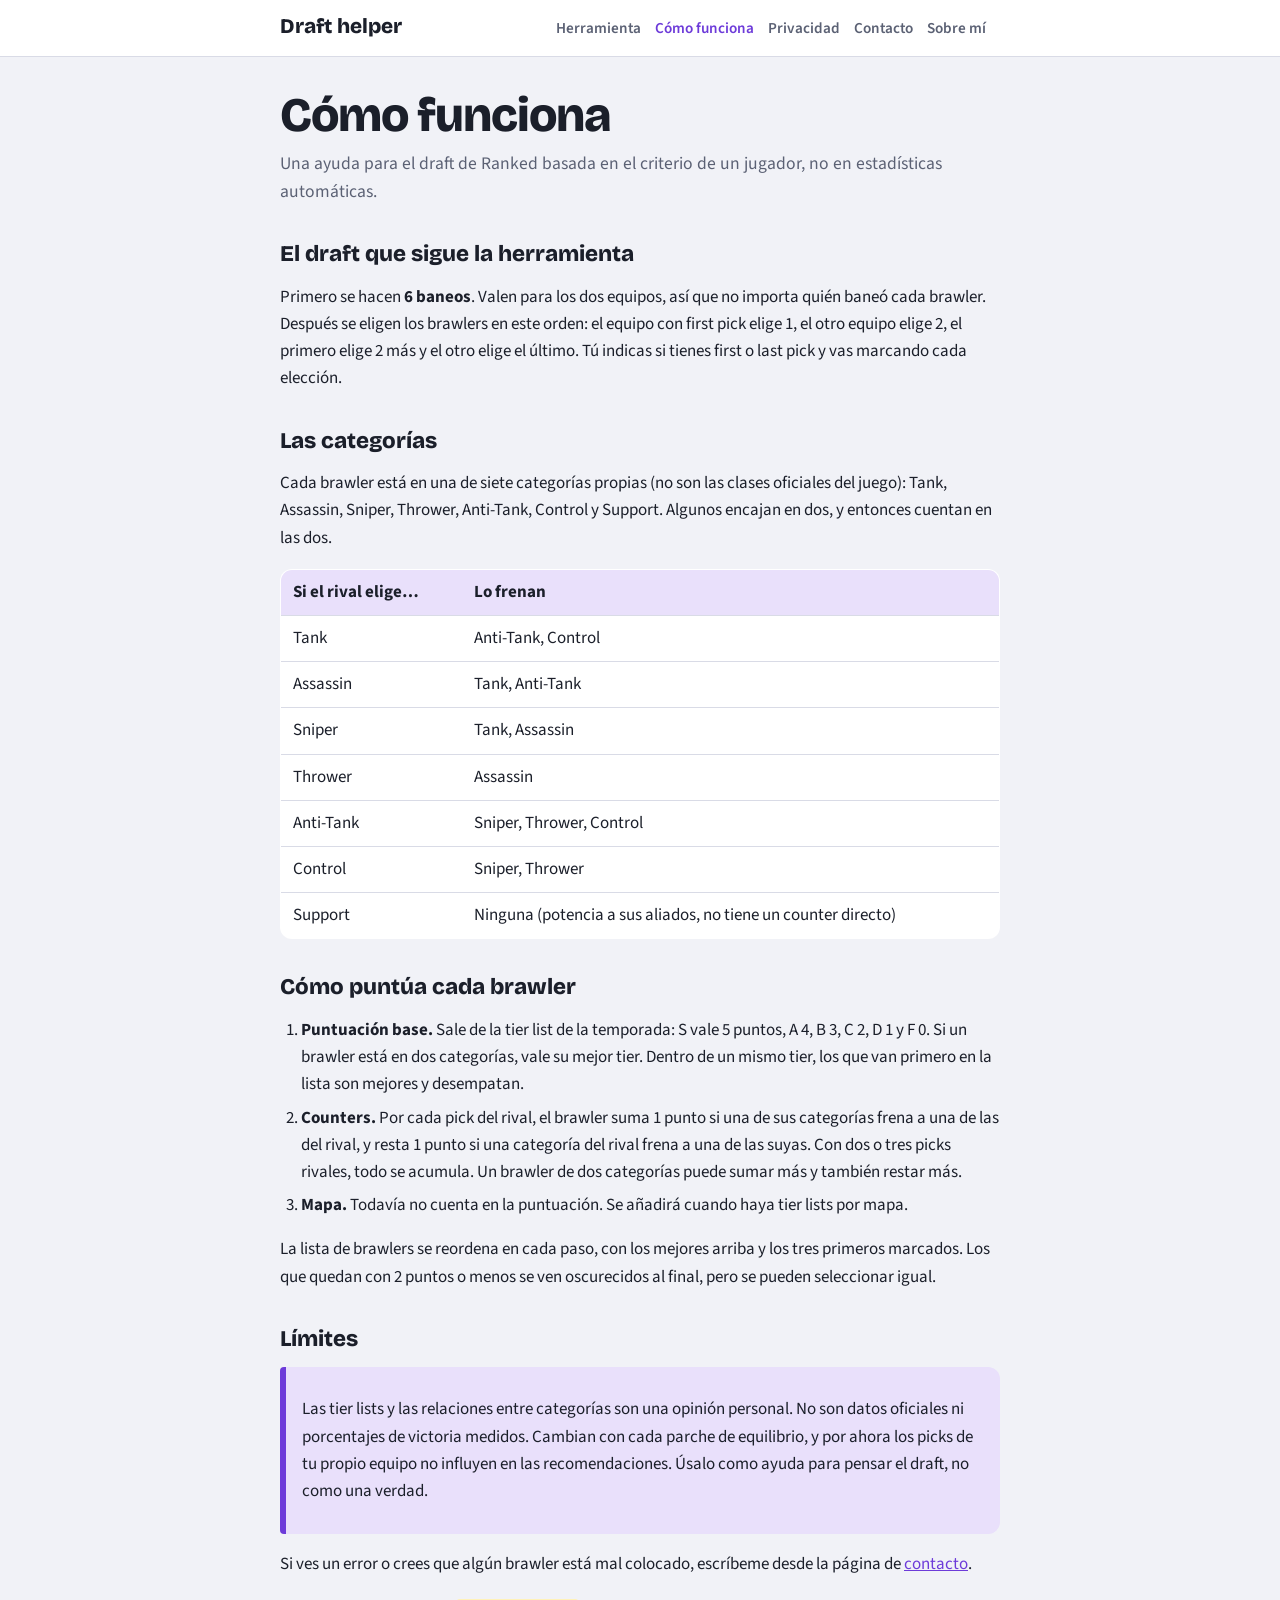
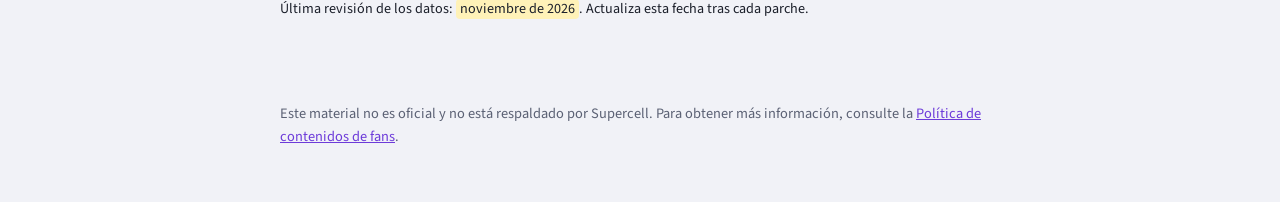
==== como-funciona.html @ 5ea56e12 "Add files via upload" ====
<!DOCTYPE html>
<html lang="es">
<head>
<meta charset="utf-8">
<meta name="viewport" content="width=device-width, initial-scale=1, viewport-fit=cover">
<title>Cómo funciona · Draft helper</title>
<meta name="description" content="Cómo puntúa la herramienta cada brawler en el draft de Ranked de Brawl Stars: categorías, tiers y counters.">
<link rel="stylesheet" href="https://fonts.googleapis.com/css2?family=Bricolage+Grotesque:wght@600;800&family=Source+Sans+3:wght@400;600&display=swap">
<link rel="stylesheet" href="estilos.css">
</head>
<body>
<header class="top"><div class="in"><a class="brand" href="index.html">Draft helper</a><nav><a href="index.html">Herramienta</a><a href="como-funciona.html" aria-current="page">Cómo funciona</a><a href="privacidad.html">Privacidad</a><a href="contacto.html">Contacto</a><a href="sobre-mi.html">Sobre mí</a></nav></div></header>
<main>

<h1>Cómo funciona</h1>
<p class="lead">Una ayuda para el draft de Ranked basada en el criterio de un jugador, no en estadísticas automáticas.</p>

<h2>El draft que sigue la herramienta</h2>
<p>Primero se hacen <strong>6 baneos</strong>. Valen para los dos equipos, así que no importa quién baneó cada brawler. Después se eligen los brawlers en este orden: el equipo con first pick elige 1, el otro equipo elige 2, el primero elige 2 más y el otro elige el último. Tú indicas si tienes first o last pick y vas marcando cada elección.</p>

<h2>Las categorías</h2>
<p>Cada brawler está en una de siete categorías propias (no son las clases oficiales del juego): Tank, Assassin, Sniper, Thrower, Anti-Tank, Control y Support. Algunos encajan en dos, y entonces cuentan en las dos.</p>
<div class="wrap"><table>
<tr><th>Si el rival elige…</th><th>Lo frenan</th></tr>
<tr><td>Tank</td><td>Anti-Tank, Control</td></tr>
<tr><td>Assassin</td><td>Tank, Anti-Tank</td></tr>
<tr><td>Sniper</td><td>Tank, Assassin</td></tr>
<tr><td>Thrower</td><td>Assassin</td></tr>
<tr><td>Anti-Tank</td><td>Sniper, Thrower, Control</td></tr>
<tr><td>Control</td><td>Sniper, Thrower</td></tr>
<tr><td>Support</td><td>Ninguna (potencia a sus aliados, no tiene un counter directo)</td></tr>
</table></div>

<h2>Cómo puntúa cada brawler</h2>
<ol>
<li><strong>Puntuación base.</strong> Sale de la tier list de la temporada: S vale 5 puntos, A 4, B 3, C 2, D 1 y F 0. Si un brawler está en dos categorías, vale su mejor tier. Dentro de un mismo tier, los que van primero en la lista son mejores y desempatan.</li>
<li><strong>Counters.</strong> Por cada pick del rival, el brawler suma 1 punto si una de sus categorías frena a una de las del rival, y resta 1 punto si una categoría del rival frena a una de las suyas. Con dos o tres picks rivales, todo se acumula. Un brawler de dos categorías puede sumar más y también restar más.</li>
<li><strong>Mapa.</strong> Todavía no cuenta en la puntuación. Se añadirá cuando haya tier lists por mapa.</li>
</ol>
<p>La lista de brawlers se reordena en cada paso, con los mejores arriba y los tres primeros marcados. Los que quedan con 2 puntos o menos se ven oscurecidos al final, pero se pueden seleccionar igual.</p>

<h2>Límites</h2>
<div class="box">
<p>Las tier lists y las relaciones entre categorías son una opinión personal. No son datos oficiales ni porcentajes de victoria medidos. Cambian con cada parche de equilibrio, y por ahora los picks de tu propio equipo no influyen en las recomendaciones. Úsalo como ayuda para pensar el draft, no como una verdad.</p>
</div>
<p>Si ves un error o crees que algún brawler está mal colocado, escríbeme desde la página de <a href="contacto.html">contacto</a>.</p>
<p><small>Última revisión de los datos: <mark class="pend">noviembre de 2026</mark>. Actualiza esta fecha tras cada parche.</small></p>

</main>
<footer>
<p>Este material no es oficial y no está respaldado por Supercell. Para obtener más información, consulte la <a href="http://supercell.com/en/fan-content-policy/es/" target="_blank" rel="noopener">Política de contenidos de fans</a>.</p>
</footer>
</body>
</html>
---- estilos.css ----
/* Estilos compartidos de las páginas de texto */
:root{--bg:#f1f2f7;--surface:#fff;--ink:#1b1f2a;--muted:#5b6174;--line:#d9dbe6;--gem:#6d3bd9;--gem-soft:#e9e0fb;--pend:#fff2b8;
box-sizing:border-box;padding-top:env(safe-area-inset-top,0px);padding-bottom:env(safe-area-inset-bottom,0px)}
@media (prefers-color-scheme:dark){:root{--bg:#14161f;--surface:#1e2230;--ink:#eceef6;--muted:#a3a9bf;--line:#33384d;--gem:#a98bff;--gem-soft:#2b2447;--pend:#5a4a10}}
*{box-sizing:border-box}
html{scroll-padding-top:env(safe-area-inset-top,0px)}
body{margin:0;background:var(--bg);color:var(--ink);font:400 17px/1.6 "Source Sans 3",system-ui,sans-serif}
header.top{background:var(--surface);border-bottom:1px solid var(--line)}
header.top .in{max-width:760px;margin:0 auto;padding:14px 20px;display:flex;gap:16px;flex-wrap:wrap;align-items:baseline;justify-content:space-between}
.brand{font:800 1.3rem "Bricolage Grotesque",system-ui,sans-serif;color:var(--ink);text-decoration:none}
nav a{color:var(--muted);text-decoration:none;margin-right:14px;font-weight:600;font-size:.95rem}
nav a:hover,nav a[aria-current]{color:var(--gem)}
main{max-width:760px;margin:0 auto;padding:32px 20px 48px}
h1,h2{font-family:"Bricolage Grotesque",system-ui,sans-serif;line-height:1.1}
h1{font-weight:800;font-size:clamp(2rem,7vw,3rem);letter-spacing:-.02em;margin:0 0 8px}
h2{font-weight:800;font-size:1.4rem;margin:36px 0 8px}
.lead{color:var(--muted);font-size:1.1rem;margin:0 0 8px}
a{color:var(--gem)}
table{border-collapse:collapse;width:100%;background:var(--surface);border:1px solid var(--line);border-radius:12px;overflow:hidden}
th,td{padding:9px 12px;text-align:left;border-bottom:1px solid var(--line)}
th{background:var(--gem-soft)}
tr:last-child td{border-bottom:0}
.wrap{overflow-x:auto}
.box{background:var(--gem-soft);border-left:6px solid var(--gem);border-radius:4px 12px 12px 4px;padding:12px 16px;margin:16px 0}
mark.pend{background:var(--pend);color:var(--ink);padding:0 4px;border-radius:4px}
footer{max-width:760px;margin:0 auto;padding:0 20px 40px;color:var(--muted);font-size:.9rem}
ul,ol{padding-left:1.3rem}li{margin:6px 0}
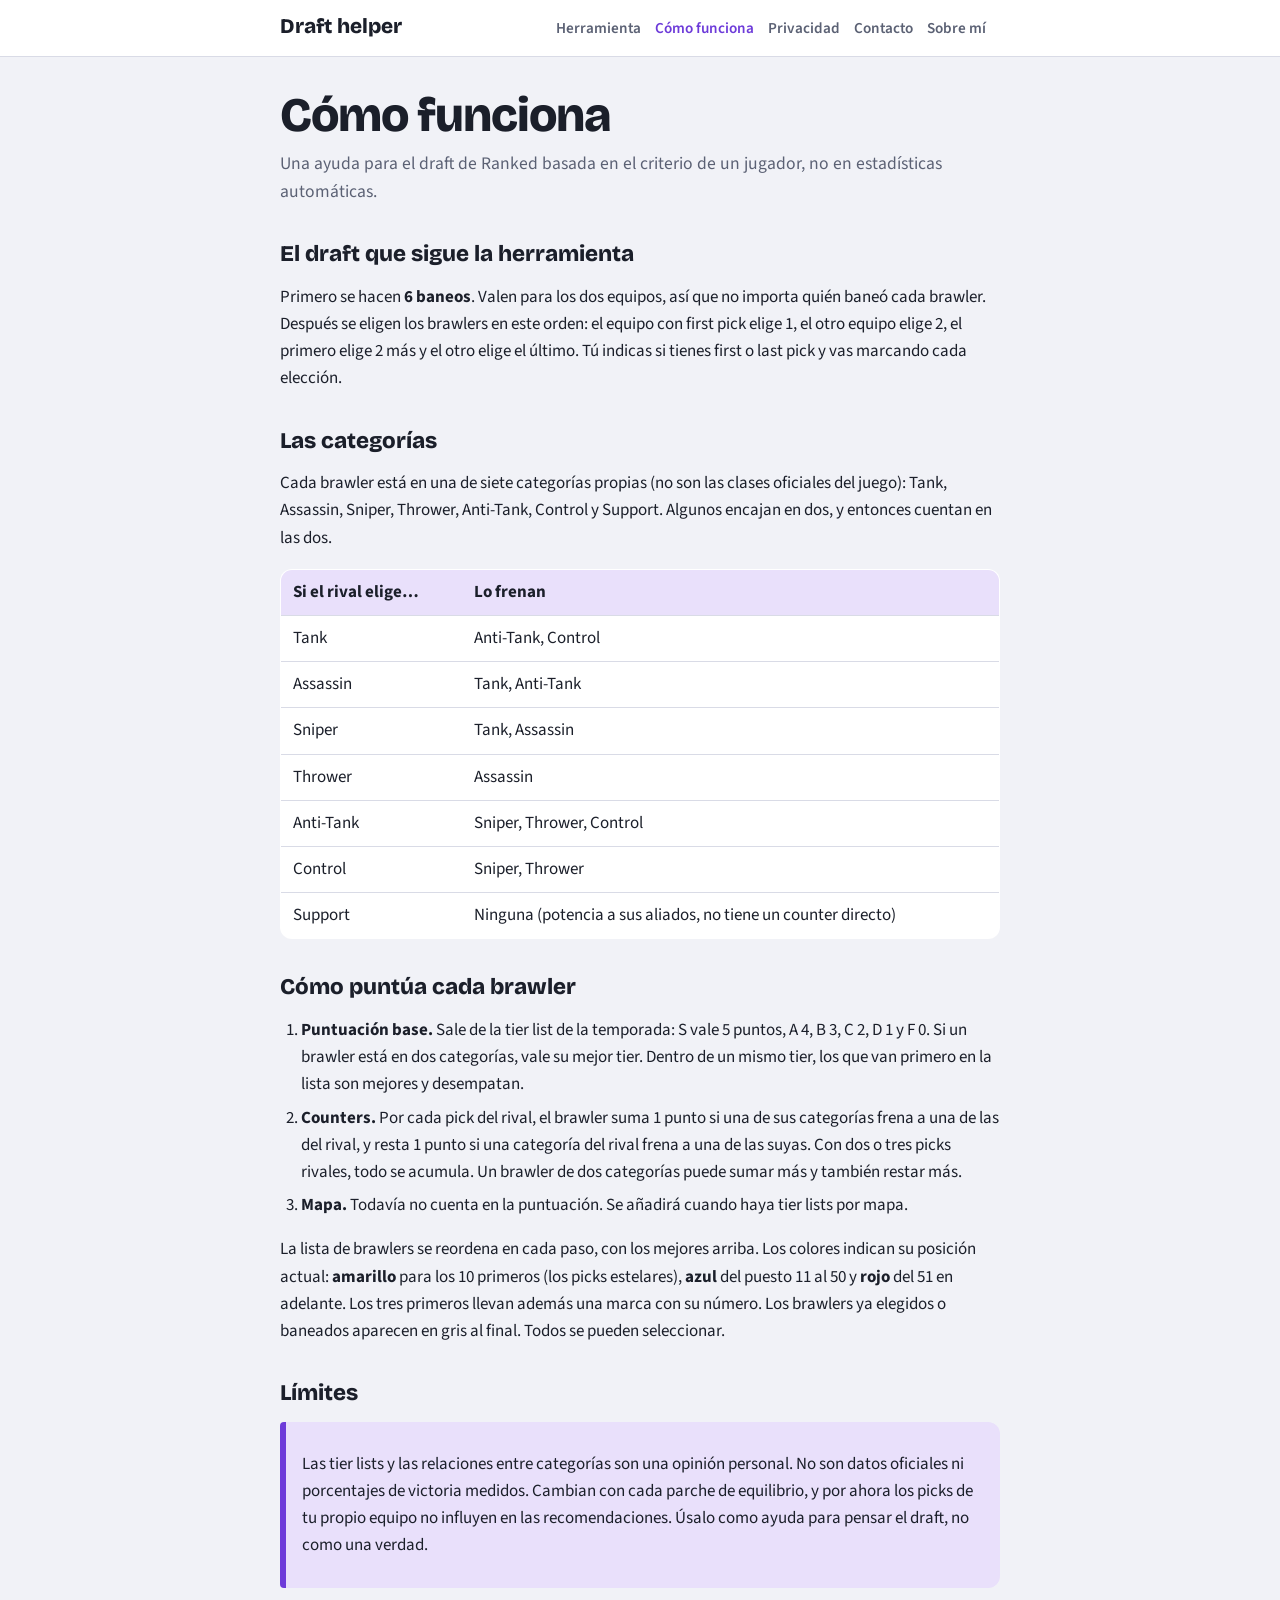
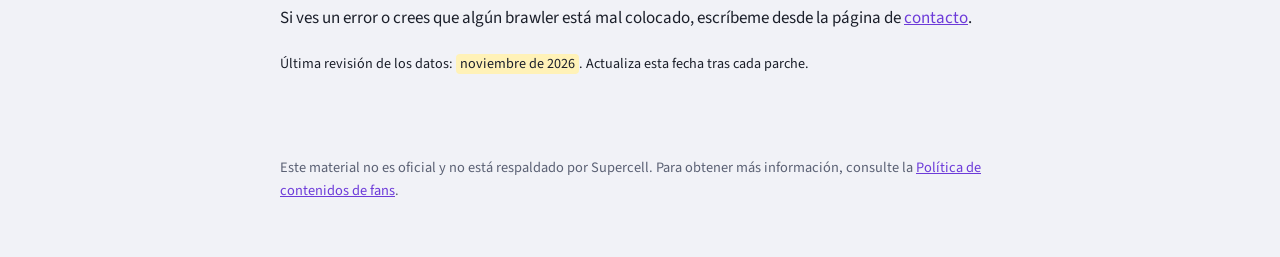
==== commit 070689ba: "Add files via upload" ====
--- a/como-funciona.html
+++ b/como-funciona.html
@@ -37,7 +37,7 @@
 <li><strong>Counters.</strong> Por cada pick del rival, el brawler suma 1 punto si una de sus categorías frena a una de las del rival, y resta 1 punto si una categoría del rival frena a una de las suyas. Con dos o tres picks rivales, todo se acumula. Un brawler de dos categorías puede sumar más y también restar más.</li>
 <li><strong>Mapa.</strong> Todavía no cuenta en la puntuación. Se añadirá cuando haya tier lists por mapa.</li>
 </ol>
-<p>La lista de brawlers se reordena en cada paso, con los mejores arriba y los tres primeros marcados. Los que quedan con 2 puntos o menos se ven oscurecidos al final, pero se pueden seleccionar igual.</p>
+<p>La lista de brawlers se reordena en cada paso, con los mejores arriba. Los colores indican su posición actual: <strong>amarillo</strong> para los 10 primeros (los picks estelares), <strong>azul</strong> del puesto 11 al 50 y <strong>rojo</strong> del 51 en adelante. Los tres primeros llevan además una marca con su número. Los brawlers ya elegidos o baneados aparecen en gris al final. Todos se pueden seleccionar.</p>
 
 <h2>Límites</h2>
 <div class="box">
